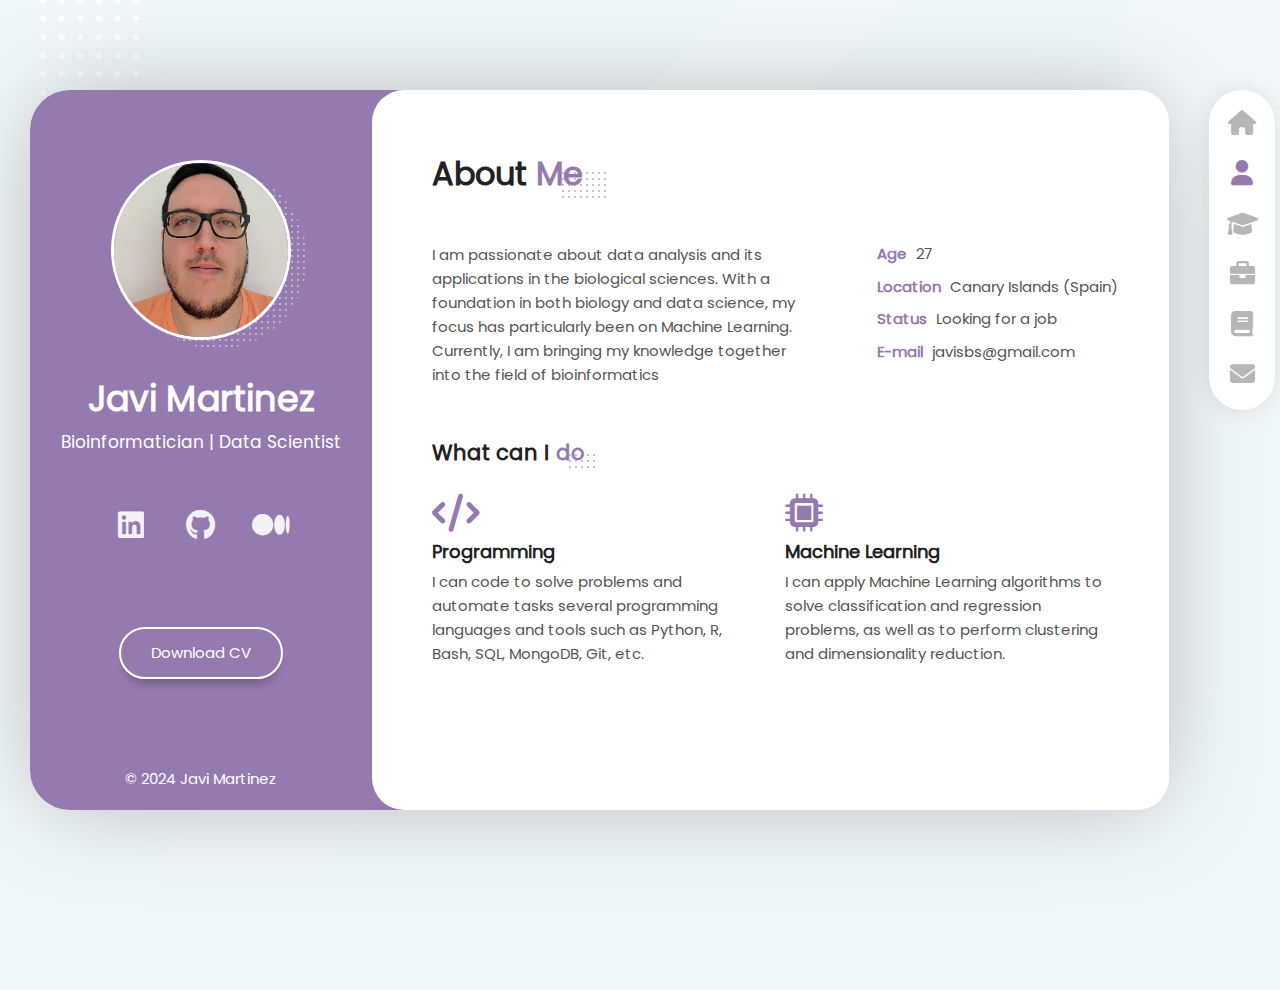
==== about.html @ 51f0cc50 "Primera subida de la pagina web" ====
<!DOCTYPE html>
<html lang="en">


<head>
    <meta charset="UTF-8">
    <meta name="viewport" content="width=device-width, initial-scale=1.0, maximum-scale=1">
    <title>Javi Martinez | About me</title>
    <!-- ESTILOS -->
    <link rel="stylesheet" href="assets/fonts/fontawesome-free-6.1.2-web/css/all.min.css">
    <link rel="stylesheet" href="assets/fonts/poppins/poppins.css">
    <link rel="icon" type="image/x-icon" href="assets/img/faviconmorado.ico">
    <link rel="stylesheet" href="assets/css/reset.css">
    <link rel="stylesheet" href="assets/css/scroll.css">
    <link rel="stylesheet" href="assets/css/styles.css">
    <link rel="stylesheet" href="assets/css/responsive.css">
    <script src="assets/js/menu.js" defer></script>
</head>


<body>

    <!-- Layout principal -->
    <div class="layout">

        <!-- Barra lateral -->
        <aside class="layout__aside">
            <section class="aside__user-info">
                
                <!-- Informacion general -->
                <div class="user-info__general">
                    <div class="user-info__container-image">
                        <img src="assets/img/perfil.jpg" alt="Foto de perfil" class="user-info__image">
                    </div>
                    <h2 class="user-info__name">Javi Martinez</h2>
                    <h4 class="user-info__job">Bioinformatician | Data Scientist</h4>
                </div>

                <!-- Navegacion -->
                <nav class="layout__menu">
                    <ul class="menu__list">
                        <li class="menu__option">
                            <a href="index.html" class="menu__link">
                                <i class="menu__icon fa-solid fa-house"></i>
                                <span class="menu__overlay">Home</span>
                            </a>
                        </li>
                        <li class="menu__option">
                            <a href="about.html" class="menu__link menu__link--active">
                                <i class="menu__icon fa-solid fa-user"></i>
                                <span class="menu__overlay">About me</span>
                            </a>
                        </li>
                        <li class="menu__option">
                            <a href="curriculum.html" class="menu__link">
                                <i class="menu__icon fa-solid fa-graduation-cap"></i>
                                <span class="menu__overlay">Curriculum</span>
                            </a>
                        </li>
                        <li class="menu__option">
                            <a href="portfolio.html" class="menu__link">
                                <i class="menu__icon fa-solid fa-briefcase"></i>
                                <span class="menu__overlay">Portfolio</span>
                            </a>
                        </li>
                        <li class="menu__option">
                            <a href="blog.html" class="menu__link">
                                <i class="menu__icon fa-solid fa-book"></i>
                                <span class="menu__overlay">Blog</span>
                            </a>
                        </li>
                        <li class="menu__option">
                            <a href="contact.html" class="menu__link">
                                <i class="menu__icon fa-solid fa-envelope"></i>
                                <span class="menu__overlay">Contact</span>
                            </a>
                        </li>
                    </ul>
                </nav>

                <!-- Redes sociales -->
                <div class="user-info__links">
                    <ul class="links__social">
                        <li class="social__option">
                            <a href="https://www.linkedin.com/in/javier-martinez-delgado/" class="social__link" target="_blank">
                                <i class="social__icon fa-brands fa-linkedin"></i>
                            </a>
                        </li>
                        <li class="social__option">
                            <a href="https://github.com/JaviMartinezBio" class="social__link" target="_blank">
                                <i class="social__icon fa-brands fa-github"></i>
                            </a>
                        </li>
                        <li class="social__option">
                            <a href="https://javimartinezbio.medium.com" class="social__link" target="_blank">
                                <i class="social__icon fa-brands fa-medium"></i>
                            </a>
                        </li>
                    </ul>
                </div>
                <!-- CV -->
                <div class="user-info__buttons">
                    <a href="assets/pdf/CVJavierMartinezDelgadoEN.pdf" class="user-info__btn" target="_blank" rel="noopener noreferrer">Download CV</a>
                </div>
                <!-- Footer -->
                <footer class="user-info__footer">
                    &copy; 2024 Javi Martinez
                </footer>
            </section>
        </aside>

        <!-- MENU RESPONSIVE -->
        <div class="layout__menu--toggle">
            <i class="menu-toggle__icon fa-solid fa-bars"></i>
            <i class="menu-toggle__icon fa-solid fa-xmark"></i>
        </div>
        <!-- CONTENIDO PRINCIPAL -->
        <main class="layout__content">
            <section class="content__page content__about">
                <header class="about__header">
                    <h1 class="about__title">About <span class="title__color">Me</span></h1>
                </header>
                <section class="about__personal-info">
                    <article class="personal-info__bio">
                        <p class="personal-info__description">
                            I am passionate about data analysis and its applications in the biological sciences. With a foundation in both biology and data science, my focus has particularly been on Machine Learning. Currently, I am bringing my knowledge together into the field of bioinformatics
                        </p>
                    </article>
                    <div class="personal-info__data">
                        <ul class="personal-info__list">
                            <li class="personal-info__option">
                                <span class="personal-info__title">Age</span>
                                <span class="personal-info__value">27</span>
                            </li>
                            <li class="personal-info__option">
                                <span class="personal-info__title">Location</span>
                                <span class="personal-info__value">Canary Islands (Spain)</span>
                            </li>
                            <li class="personal-info__option">
                                <span class="personal-info__title">Status</span>
                                <span class="personal-info__value">Looking for a job</span> <!-- Cambiar por "Trabajando en XXX" -->
                            </li>
                            <li class="personal-info__option">
                                <span class="personal-info__title">E-mail</span>
                                <span class="personal-info__value">javisbs@gmail.com</span>
                            </li>
                        </ul>
                    </div>
                </section>
                <section class="about__services">
                    <header class="services__header">
                        <h2 class="services__title">What can I <span class="title__color">do</span></h2>
                    </header>
                    <div class="services__container">
                        <article class="services__service">
                            <div class="service__icon">
                                <i class="service__real-icon fa-solid fa-code"></i>
                            </div>
                            <div class="service__content">
                                <h3 class="service__title">Programming</h3>
                                <p class="service__description">
                                    I can code to solve problems and automate tasks several programming languages and tools such as Python, R, Bash, SQL, MongoDB, Git, etc.
                                </p>
                            </div>
                        </article>
                        <article class="services__service">
                            <div class="service__icon">
                                <i class="service__real-icon fa-solid fa-microchip"></i>
                            </div>
                            <div class="service__content">
                                <h3 class="service__title">Machine Learning</h3>
                                <p class="service__description">
                                    I can apply Machine Learning algorithms to solve classification and regression problems, as well as to perform clustering and dimensionality reduction.
                                </p>
                            </div>
                        </article>
                    </div>
                </section>
                <!-- <section class="about__reviews">
                    <header class="reviews__header">
                        <h2 class="reviews__title">Reseñas</h2>
                    </header>
                    <div class="reviews__container">
                        <article class="reviews__review">
                            <div class="review__img-container">
                                <img src="assets/img/testimonio1.jpg" alt="Reseña 1" class="review__image">
                            </div>
                            <div class="review__description">
                                <p class="review__text"> Lorem ipsum dolor sit amet consectetur adipisicing elit. Quisquam, voluptatum. Lorem ipsum dolor sit amet consectetur adipisicing elit. Quisquam, voluptatum.</p>
                            </div>
                            <div class="review__author">
                                <div class="review__author-info">
                                    <h4 class="review__name">Ana Lopez</h4>
                                    <h5 class="review__company">Developers SA</h5>
                                </div>
                                <div class="review__author-icon">
                                    <i class="fa-solid fa-quote-right review__icon"></i>
                                </div>
                            </div>
                        </article>
                        <article class="reviews__review">
                            <div class="review__img-container">
                                <img src="assets/img/testimonio2.jpg" alt="Reseña 2" class="review__image">
                            </div>
                            <div class="review__description">
                                <p class="review__text"> Lorem ipsum dolor sit amet consectetur adipisicing elit. Quisquam, voluptatum. Lorem ipsum dolor sit amet consectetur adipisicing elit. Quisquam, voluptatum.</p>
                            </div>
                            <div class="review__author">
                                <div class="review__author-info">
                                    <h4 class="review__name">Rubén Martinez</h4>
                                    <h5 class="review__company">Full Stack SL</h5>
                                </div>
                                <div class="review__author-icon">
                                    <i class="fa-solid fa-quote-right review__icon"></i>
                                </div>
                            </div>
                        </article>
                        <article class="reviews__review">
                            <div class="review__img-container">
                                <img src="assets/img/testimonio2.jpg" alt="Reseña 2" class="review__image">
                            </div>
                            <div class="review__description">
                                <p class="review__text"> Lorem ipsum dolor sit amet consectetur adipisicing elit. Quisquam, voluptatum. Lorem ipsum dolor sit amet consectetur adipisicing elit. Quisquam, voluptatum.</p>
                            </div>
                            <div class="review__author">
                                <div class="review__author-info">
                                    <h4 class="review__name">Rubén Martinez</h4>
                                    <h5 class="review__company">Full Stack SL</h5>
                                </div>
                                <div class="review__author-icon">
                                    <i class="fa-solid fa-quote-right review__icon"></i>
                                </div>
                            </div>
                        </article>
                    </div>
                </section>
                <section class="about__clients">
                    <header class="clients__header">
                        <h2 class="clients__title">Clientes</h2>
                    </header>
                    <div class="clients__container">
                        <article class="clients__item">
                            <a href="#" class="clients__link">
                                <img src="assets/img/cliente-1.png" alt="Cliente 1" class="clients__image">
                            </a>
                        </article>
                        <article class="clients__item">
                            <a href="#" class="clients__link">
                                <img src="assets/img/cliente-2.png" alt="Cliente 2" class="clients__image">
                            </a>
                        </article>
                        <article class="clients__item">
                            <a href="#" class="clients__link">
                                <img src="assets/img/cliente-3.png" alt="Cliente 3" class="clients__image">
                            </a>
                        </article>
                        <article class="clients__item">
                            <a href="#" class="clients__link">
                                <img src="assets/img/cliente-4.png" alt="Cliente 4" class="clients__image">
                            </a>
                        </article>
                        <article class="clients__item">
                            <a href="#" class="clients__link">
                                <img src="assets/img/cliente-5.png" alt="Cliente 5" class="clients__image">
                            </a>
                        </article>
                    </div>
                </section>
                <section class="about__prices">
                    <header class="prices__header">
                        <h2 class="prices__title">Precios</h2>
                    </header>
                    <div class="prices__container">
                        <article class="prices__box">
                            <div class="prices__subtitle">
                                <span class="prices__text">Normal</span>
                            </div>
                            <div class="prices__price">
                                <span class="prices__number">20€</span>
                                <small class="prices__advice">Al mes</small>
                            </div>
                            <div class="prices__buy">
                                <a href="#" class="prices__btn">
                                    Prueba Gratis
                                </a>
                            </div>
                            <div class="prices__reward">
                                Un curso de desarrollo web
                            </div>
                            <div class="prices__reward">
                                Soporte a preguntas y dudas
                            </div>
                            <div class="prices__reward">
                                Certificado de finalización
                            </div>
                        </article>
                        <article class="prices__box">
                            <div class="prices__subtitle">
                                <span class="prices__text">Premium</span>
                            </div>
                            <div class="prices__price">
                                <span class="prices__number">50€</span>
                                <small class="prices__advice">Al mes</small>
                            </div>
                            <div class="prices__buy">
                                <a href="#" class="prices__btn">
                                    Prueba Gratis
                                </a>
                            </div>
                            <div class="prices__reward">
                                Cinco cursos de desarrollo web
                            </div>
                            <div class="prices__reward">
                                Soporte a preguntas y dudas
                            </div>
                            <div class="prices__reward">
                                Certificado de finalización
                            </div>
                        </article>
                    </div>
                </section>
                <section class="about__extra">
                    <header class="extra__header">
                        <h2 class="extra__title">Información <span class="title__color">Extra</span></h2>
                    </header>
                    <div class="extra__container">
                        <article class="extra__info">
                            <i class="fa-solid fa-heart extra__icon"></i>
                            <h4 class="extra__subtitle">Alumnos contentos</h4>
                            <span class="extra__quantity">375000</span>
                        </article>
                        <article class="extra__info">
                            <i class="fa-solid fa-clock extra__icon"></i>
                            <h4 class="extra__subtitle">Horas de contenido</h4>
                            <span class="extra__quantity">800</span>
                        </article>
                        <article class="extra__info">
                            <i class="fa-solid fa-star extra__icon"></i>
                            <h4 class="extra__subtitle">Puntuación</h4>
                            <span class="extra__quantity">10</span>
                        </article>
                    </div>
                </section> -->
            </section>
        </main>
    </div>
    
</body>
</html>
---- assets/fonts/poppins/poppins.css ----
@font-face {
    font-family: "Poppins";
    src: url("./Poppins-Regular.ttf") format("truetype");
    font-weight: 400;
    font-style: normal;
}
---- assets/css/scroll.css ----
:root{
    --color-scrollbar: #d3d3d3;
    --color-background-scrollbar: #eeeeee;
}
/* MOZ y FIREFOX */
.content__page{
    scrollbar-width: thin;
    scrollbar-color: var(--color-scrollbar) transparent;
}
/* WEBKIT CHROME CHROMIUM */
.content__page::-webkit-scrollbar{
    width: 25px;
    background: transparent;
}

.content__page::-webkit-scrollbar-thumb{
    border: 10px solid transparent;
    box-shadow: none;
    border-radius: 40px;
}

.content__page:hover::-webkit-scrollbar-thumb{
    box-shadow: inset 0 0 0 10px var(--color-scrollbar);
}

.content__page:hover::-webkit-scrollbar-thumb:hover{
    box-shadow: inset 0 0 0 10px var(--color-secondary);
    border: 8.75px solid transparent;
}

.content__page::-webkit-scrollbar-track{
    background: transparent;
    border-radius: 40px;
    margin: 40px 0;
}

/* SCROLL CHROME BARRA LATERAL */
.layout__aside::-webkit-scrollbar{
    width: 25px;
    background: var(--color-secondary);
}

.layout__aside::-webkit-scrollbar-thumb{
    border: 10px solid transparent;
    box-shadow: none;
    border-radius: 40px;
}

.layout__aside:hover::-webkit-scrollbar-thumb{
    box-shadow: inset 0 0 0 10px var(--color-principal);
}

.layout__aside:hover::-webkit-scrollbar-thumb:hover{
    box-shadow: inset 0 0 0 10px var(--color-principal);
    border: 8.75px solid transparent;
}

.layout__aside::-webkit-scrollbar-track{
    background: transparent;
    border-radius: 40px;
    margin: 40px 0;
}

/* SCROLL MOZ BARRA LATERAL */
.layout__aside{
    scrollbar-width: thin;
    scrollbar-color: var(--color-scrollbar) var(--color-secondary);
}
---- assets/css/styles.css ----
/* Interesante lo de las variables, el margin 10vh auto para centrar, el rem, el hacer la foto redonda con overflow hidden y ponerle un borde */
/* Overflow auto para el scroll */
/* La funcion calc para calcular 50%-3rem */
/* VARIABLES */

:root{
    --color-principal: #ffffff;
    --color-secondary: #957AB0; 
    --color-background: #F2F7F9;
    --color-transparent: transparent;
    --color-icons: #B5B6B7;
    --color-titles: #222222;
    --color-subtitles: #888888;
    --color-text: #555555;
    --color-border-reviews:#E5E6E7;
    --color-company: #A5A6A7;
    --color-certificates: #F5F5F5;
    --color-background-contact: #FCFCFC;
}
/* 4B908B turquesa oscuro */
/* 957AB0 */
/* :root{
    --color-principal: #ffffff;
    --color-secondary: #04B4E0; 
    --color-background: #F2F7F9;
    --color-transparent: transparent;
    --color-icons: #B5B6B7;
    --color-titles: #222222;
    --color-subtitles: #888888;
    --color-text: #555555;
    --color-border-reviews:#E5E6E7;
    --color-company: #A5A6A7;
    --color-certificates: #F5F5F5;
    --color-background-contact: #FCFCFC;
} */


/* ESTILOS GENERALES */
html{
    font-size: 10px;
}

body{
    width: 100%;
    height: 100%;
    font-family: "Poppins",Helvetica, sans-serif;
    font-size: 1.5rem;
    background-color: var(--color-background);
    color: var(--color-text);
    overflow: hidden;
}

h1,h2,h3,h4,h5,h6{
    color: var(--color-titles);
}

/* IMAGEN DE FONDO */
body{
    background-image: url("../img/fondo.png");
    background-repeat: no-repeat;
    background-size: cover;
    background-position: -20px -120px;
}

/* ESTRUCTURA PRINCIPAL */
.layout{
    position: relative;
    min-width: 1290px;
    width: 75%;
    height: 80vh;
    min-height: 80vh;
    margin: 10vh auto;
    display: grid;
    grid-template-areas: "aside content";
    grid-template-columns: 30% 70%;
    /* Sombra */
    border-radius: 4rem;
    box-shadow: 0 0 100px -5px rgba(0, 0, 0, 0.25);
    /* overflow: hidden; */
}

/* BARRA LATERAL AZUL */
.layout__aside{
    grid-area: aside;
    border-radius: 4rem 0 0 4rem;
    overflow: auto;
    overflow-x: hidden;
}

.aside__user-info{
    display: flex;
    flex-direction: column;
    align-items: center;
    text-align: center;

    min-height: 100%;
    min-width: 30rem;

    background-color: var(--color-secondary);
    color: var(--color-principal);
}

.user-info__container-image{
    position: relative;
    display: inline-block;
    width: 18rem;
    margin-top: 7rem;
    z-index: 1;
    /* overflow: hidden; */
    /* Se comenta para poder poner la sombra detras de la foto, y se pone el backgroundcolor, border y borderradius a la imagen */
}

.user-info__image{
    width: 100%;
    background-color: var(--color-principal);
    border: 0.3rem solid var(--color-principal);
    border-radius: 20rem;
    
}

.user-info__container-image::after{
    content: '';
    position: absolute;
    z-index: -1;
    top: 5%;
    left: 9%;
    width: 100%;
    height: 100%;
    background-image: -webkit-repeating-radial-gradient(center center, #fff, #fff 1px, transparent 0px, transparent 100%);
    background-size: 0.6rem 0.6rem;
    border-radius: 20rem;
    opacity: 0.4;
}

.user-info__name{
    color: var(--color-principal);
    font-size: 3.5rem;
    margin-top: 2.6rem;
}

.user-info__job{
    color: var(--color-principal);
    font-size: 1.7rem;
    font-weight: 200;
    margin-top: 0.5rem;
}

.user-info__links{
    margin-top: 2.5rem;
    margin-bottom: 3.6rem;
}

.links__social{
    margin-top: 2rem;
    text-align: center;
    display: flex;
    flex-direction: row;
}

.social__option{
    height: 5rem;
    width: 5rem;
    font-size: 3rem;
    line-height: 5rem;
    opacity: 0.9;
    border-radius: 3rem;
    transition: all 0.3s ease-in-out;
    margin: 0 1rem;
}

.social__option:hover{
    opacity: 1;
    background-color: rgba(255, 255, 255, 0.20);
}

.user-info__buttons{
    margin-top: 4rem;
    text-align: center;
    margin-bottom: 4rem;
}

.user-info__btn{
    padding: 3rem;
    padding-top: 1.3rem;
    padding-bottom: 1.3rem;
    border: 2px solid var(--color-principal);
    border-radius: 3.2rem;
    color: var(--color-principal);
    box-shadow: 0 10px 10px -5px rgba(0, 0, 0, 0.22);
    transition: all 0.3s ease-in-out;
}

.user-info__btn:hover{
    background-color: var(--color-principal);
    color: var(--color-secondary);
}

.user-info__footer{
    position: absolute;
    bottom: 2rem;
    font-size: 1.5rem;
}

/* CONTENIDO */
.layout__content{
    grid-area: content;
    background-color: var(--color-secondary);
    border-radius: 0 10rem 10rem 0;
    height: 100%;
    min-height: 100%;
}

.content__page{
    /* height: 100%; */
    background-color: var(--color-principal);
    min-height: 100%;
    border-radius: 3.2rem;
    display: flex;
    flex-direction: column;
    justify-content: center;
    align-items: center;
}

.page__name{
    font-size: 6rem;
    margin-bottom: 1rem;
}

.page__job{
    font-size: 2.1rem;
    font-weight: lighter;
    color: var(--color-subtitles);

}





/* MENU LATERAL */
.layout__menu{
    display: block;
    position: absolute;
    top: 0;
    right: -150px;
    background-color: var(--color-transparent);
    min-width: 11rem;
}

.menu__list{
    display: flex;
    flex-direction: column;
    justify-content: space-between;
    align-items: center;
    position: relative;
    background-color: var(--color-principal);
    width: 60%;
    min-height: 32rem;
    box-shadow: 0 0 3rem -0.5rem rgba(0, 0, 0, 0.15);
    border-radius: 5rem;
    padding: 2rem 0;
}

.menu__option{
    display: block;
    width: 100%;
    text-align: center;
}


.menu__icon{
    color: var(--color-icons);
    font-size: 2.5rem;
    transition: all 0.2s ease-in-out;
}

.menu__option:hover .menu__icon,
.menu__link--active .menu__icon{
    color: var(--color-secondary);
}

.menu__overlay{
    position: absolute;
    margin-top: -2.8rem;
    opacity: 0;
    display: block;
    color: var(--color-principal);
    background-color: var(--color-secondary);
    white-space: nowrap;
    padding: 0.5rem 1rem;
    /* transition: all 0.1s ease-in-out; */
}

.menu__link:hover .menu__overlay{
    opacity: 1;
    right: 100%;
}

/* SOBRE MI */
/* ESTILOS GENERALES PARA OTRAS PAGINAS */
.content__about,
.content__resume{
    height: 100%;
    min-height: 100%;
    overflow: auto;
    padding: 6rem;
    padding-right: 3rem;
    display: block;
}

.about__header,
.resume__header{
    margin-bottom: 4.5rem;
    display: inline-block;
}

.about__title,
.resume__title{
    font-size: 3.2rem;
    position: relative;
}

.about__title::after,
.resume__title::after{
    content: "";
    position: absolute;
    width: 50px;
    height: 30px;	
    background-image: -webkit-repeating-radial-gradient(center center, var(--color-secondary), var(--color-secondary) .75px, transparent 0px, transparent 100%);
    background-size: 0.6rem 0.6rem;
    top: 20px;
    right: -28px;
    opacity: 0.5;
}

.title__color{
    color: var(--color-secondary);
}

/* INFORMACION PERSONAL DE SOBRE MI */
.about__personal-info{
    width: 100%;
    display: flex;
    flex-direction: row;
    margin-bottom: 5rem;
}

.personal-info__bio{
    flex-basis: 55%;
}

.personal-info__description{
    font-size: 1.5rem;
    line-height: 2.4rem;
}

.personal-info__data{
    flex-basis: 40%;
    padding: 0 1.5rem;
    margin-left: 5rem;
}

.personal-info__option{
    margin-bottom: 1rem;
}

.personal-info__title{
    color: var(--color-secondary);
    margin-right: 0.5rem;
    font-weight: 700;
}
/* ESTILOS COMPARTIDOS SERVICIOS Y REVIEWS */
.about__services,
.about__reviews{
    width: 100%;
    margin-bottom: 3rem;
}
.services__header,
.reviews__header{
    display: inline-block;
    padding-right: 1.2rem;
    position: relative;
    margin-bottom: 2.5rem;
}

/* SERVICIOS */
.services__title,
.reviews__title{
    font-size: 2.1rem;
}
.services__title::after,
.reviews__title::after{
    content: "";
    position: absolute;
    width: 30px;
    height: 20px;	
    background-image: -webkit-repeating-radial-gradient(center center, var(--color-secondary), var(--color-secondary) .75px, transparent 0px, transparent 100%);
    background-size: 0.6rem 0.6rem;
    top: 15px;
    right: 0px;
    opacity: 0.5;
}

.services__container{
    display: flex;
    flex-direction: row;
    width: 100%;
    flex-wrap: wrap;
}

.services__service{
    flex-basis: calc(50% - 3rem);
    margin-right: 3rem;
    margin-bottom: 1.5rem;
}

.service__real-icon{
    color: var(--color-secondary);
    font-size: 3.8rem;
}

.service__title{
    font-size: 1.8rem;
    margin: 0.5rem 0;
}

.service__description{
    font-size: 1.5rem;
    line-height: 2.4rem;
    /* text-align: justify; */
}

/* REVIEWS */
.reviews__container{
    width: 100%;
    display: flex;
    flex-direction: row;
    flex-wrap: wrap;
}

.reviews__review{
    flex-basis: calc(50% - 2.5rem);
    border: 2px solid var(--color-border-reviews);
    border-radius: 2rem;
    padding-top: 0;
    padding-right: 2.5rem;
    padding-left: 2.5rem;
    padding-bottom: 1.5rem;
    margin-right: 2.5rem;
    margin-top: 4.5rem;
    margin-bottom: 1rem;
}

.review__image-container{
    width: 100%;
}

.review__image{
    max-width: 9rem;
    max-height: 9rem;
    border-radius: 9rem;
    margin: 0 auto;
    margin-top: -4.5rem;
    margin-bottom: 2rem;
    box-shadow: 0 10px 10px -7px rgba(0, 0, 0, 0.22);
}

.review__description{
    margin-bottom: 1rem;
}

.review__text{
    font-size: 1.5rem;
    line-height: 2.4rem;
    /* text-align: justify; */
}

.review__author{
    margin-top: 2rem;
    display: flex;
    flex-direction: row;
    justify-content: space-between;
}

.review__name{
    margin-bottom: 0.5rem;
    font-size: 1.5rem;
}

.review__company{
    color: var(--color-company);
    font-weight: 300;
    font-size: 1.3rem;
}

.review__icon{
    font-size: 4rem;
    opacity: 0.5;
    color: var(--color-secondary);
}

/* CLIENTES */
.about__clients{
    width: 100%;
    margin-bottom: 2rem;
}

.clients__header{
    display: inline-block;
    padding-right: 1.2rem;
    position: relative;
    margin-bottom: 3rem;
}

.clients__title{
    font-size: 2.1rem;
}

.clients__title::after{
    content: "";
    position: absolute;
    width: 30px;
    height: 20px;	
    background-image: -webkit-repeating-radial-gradient(center center, var(--color-secondary), var(--color-secondary) .75px, transparent 0px, transparent 100%);
    background-size: 0.6rem 0.6rem;
    top: 15px;
    right: 0px;
    opacity: 0.5;
}

.clients__container{
    width: 100%;
    display: flex;
    flex-direction: row;
    /* flex-wrap: wrap; */
    justify-content: space-between;
}

.clients__link{
    display: block;
    width: 100%;
    opacity: 0.7;
    transition: all 0.3s ease-in-out;
}
.clients__link:hover{
    display: block;
    width: 100%;
    opacity: 1;
}

.clients__image{
    width: 145px;
    padding: 1.5rem;
    margin-bottom: 1.5rem;
}

/* PRECIO */
.about__prices{
    width: 100%;
    margin-bottom: 5rem;
}

.prices__header{
    display: inline-block;
    padding-right: 1.2rem;
    position: relative;
    margin-bottom: 3rem;
}

.prices__title{
    font-size: 2.1rem;
}

.prices__title::after{
    content: "";
    position: absolute;
    width: 30px;
    height: 20px;	
    background-image: -webkit-repeating-radial-gradient(center center, var(--color-secondary), var(--color-secondary) .75px, transparent 0px, transparent 100%);
    background-size: 0.6rem 0.6rem;
    top: 15px;
    right: 0px;
    opacity: 0.5;
}

.prices__container{
    margin-bottom: 5rem;
    display: flex;
    flex-direction: row;
    /* flex-wrap: wrap; */
    /* justify-content: space-between; */
}

.prices__box{
    flex-basis: 50%;
    border: 2px solid var(--color-border-reviews);
    padding: 3rem;
    margin-right: 3rem;
    border-radius: 1.5rem;
    text-align: center;
    transition: all 0.3s ease-in-out;
}

.prices__box:last-of-type{
    margin-right: 0;
}

.prices__box:hover{
    box-shadow: 0 18px 24px -10px rgba(0, 0, 0, 0.15);
    transform: translateY(-1rem);
}

.prices__subtitle{
    margin-bottom: 3rem;
}

.prices__text{
    position: relative;
    display: inline-block;
}

.prices__box:hover .prices__text::after{
    content: "";
    height: 0.2rem;
    background-color: var(--color-secondary);
    position: absolute;
    left: 0;
    bottom: -0.3rem;
    right: 0;
}

.prices__price{
    padding-bottom: 1rem;
}

.prices__number{
    font-size: 4.2rem;
    line-height: 1;
    color: var(--color-titles);
    display: block;
}

.prices__advice{
    color: var(--color-subtitles);
    display: block;
}

.prices__buy{
    padding-top: 2.5rem;
    padding-bottom: 3rem;
}

.prices__btn{
    display: inline-block;
    border: 2px solid var(--color-border-reviews);
    box-shadow: 0 10px 10px -8px var(--color-border-reviews);
    border-radius: 3rem;
    padding: 1.2rem 3.1rem;
    transition: all 0.3s ease-in-out;
}

.prices__btn:hover{
    background-color: var(--color-secondary);
    color: var(--color-principal);
    border: 2px solid var(--color-secondary);
}

.prices__reward{
    font-size: 1.4rem;
    padding: 0.6rem 0;
}

/* EXTRA */
.about__extra{
    width: 100%;
    margin-bottom: 5rem;
}

.extra__header{
    display: inline-block;
    padding-right: 1.2rem;
    position: relative;
    margin-bottom: 3rem;
}

.extra__title{
    font-size: 2.1rem;
}

.extra__title::after{
    content: "";
    position: absolute;
    width: 30px;
    height: 20px;	
    background-image: -webkit-repeating-radial-gradient(center center, var(--color-secondary), var(--color-secondary) .75px, transparent 0px, transparent 100%);
    background-size: 0.6rem 0.6rem;
    top: 15px;
    right: 0px;
    opacity: 0.5;
}

.extra__container{
    width: 100%;
    display: flex;
    flex-direction: row;
    flex-wrap: wrap;
    justify-content: space-between;
    margin-bottom: 1.5rem;
}

.extra__info{
    flex-basis: 30%;
    border: 2px solid var(--color-border-reviews);
    text-align: center;
    border-radius: 1rem;
    padding: 2.5rem 1rem;
    transition: all 0.3s ease-in-out;
}

.extra__info:hover{
    box-shadow: 0 18px 24px -10px rgba(0, 0, 0, 0.15);
    transform: translateY(-0.5rem);
}

.extra__icon{
    font-size: 3.3rem;
    color: var(--color-secondary);
    margin-bottom: 1rem;
}

.extra__subtitle{
    font-size: 1.5rem;
    margin: 1.5rem;
}

.extra__quantity{
    display: block;
    font-size: 3.6rem;
    line-height: 5rem;
    margin: 1.5rem 1rem;
    margin-bottom: 0;
    color: var(--color-subtitles);
}

/* CURRICULUM */

.resume__subheader{
    display: inline-block;
    padding-right: 1.2rem;
    position: relative;
    margin-bottom: 3rem;
}

.resume__subtitle{
    font-size: 2.1rem;
}

.resume__subtitle::after{
    content: "";
    position: absolute;
    width: 30px;
    height: 20px;	
    background-image: -webkit-repeating-radial-gradient(center center, var(--color-secondary), var(--color-secondary) .75px, transparent 0px, transparent 100%);
    background-size: 0.6rem 0.6rem;
    top: 15px;
    right: 0px;
    opacity: 0.5;
}

.resume__container{
    width: 100%;
    display: flex;
    flex-direction: row;
}

.resume__left{
    flex-basis: 58%;
    margin-right: 1.5rem;
}

.resume__timelines{
    margin-bottom: 5rem;
}

.timelines__timeline{
    position: relative;
    width: 100%;
    display: flex;
    flex-direction: row;
    margin-bottom: 1.5rem;
}

.timeline__header{
    flex-basis: 30%;
    text-align: right;
    padding-right: 2.5rem;
}

.timeline_year{
    margin: 0.3rem 0;
    line-height: 1.9rem;
    font-size: 1.4rem;
}

.timeline__company{
    display: block;
    font-size: 1.3rem;
    font-weight: 300;
    color: var(--color-company);
}

.timeline__description{
    width: 70%;
    padding-left: 2.5rem;
    padding-right: 1.5rem;
}

.timeline__title{
    font-size: 1.6rem;
    margin-bottom: 0.3rem;
}

.timeline__text{
    font-size: 1.3rem;
    margin-bottom: 1rem;
}

.timeline__divider{
    position: absolute;
    top: 0;
    left: 30%;
    bottom: -18px;
    width: 1px;
    background-color: var(--color-background-scrollbar);
}

.timeline__divider::before{
    content: "";
    position: absolute;
    width: 17px;
    height: 17px;
    background-color: var(--color-secondary);
    border-radius: 10rem;
    margin-top: 0.4rem;
    margin-left: -0.8rem;
    opacity: 0.25;
}

.timeline__divider::after{
    content: "";
    position: absolute;
    width: 9px;
    height: 9px;
    background-color: var(--color-principal);
    border-radius: 10rem;
    margin-top: 0.8rem;
    margin-left: -0.4rem;
    opacity: 1;
    border: 2px solid var(--color-secondary);
}

/* DERECHA */
.resume__right{
    flex-basis: 41%;
    padding: 0 1.8rem;
}

.resume__skills{
    width: 100%;
    margin-bottom: 3rem;
}

.skills__title{
    display: flex;
    justify-content: space-between;
}

.skills__text{
    font-size: 1.3rem;
    line-height: 1.4rem;
    margin-bottom: 0.4rem;
}

.skills__number{
    font-size: 1.1rem;
    line-height: 1.4rem;
    margin-bottom: 0.4rem;
    color: var(--color-subtitles);
}

.skills__progressbar{
    height: 1rem;
    border: 1px solid var(--color-secondary);
    border-radius: 1rem;
    background-color: var(--color-principal);
    margin-bottom: 2rem;
}

.skills_percentage{
    background-color: var(--color-secondary);
    border: 2px solid var(--color-principal);
    height: 0.8rem;
    border-radius: 1rem;
    width: 40%;
}

.knowledges__list{
    display: flex;
    flex-direction: row;
    flex-wrap: wrap;
}

.knowledges__option{
    background-color: var(--color-secondary);
    border-radius: 0.3rem;
    color: var(--color-principal);
    font-size: 1.3rem;
    padding: 0.5rem 1rem;
    margin: 0.3rem;
}

.certificates__container{
    display: flex;
    flex-direction: row;
    flex-wrap: wrap;
    gap: 3rem;
}

.certificates__certificate{
    flex-basis: calc(50% - 1.5rem);
    border: 2px solid var(--color-border-reviews);
    border-radius: 0.8rem;
    display: flex;
    flex-direction: row;
}

.certificate__logo{
    flex-basis: 30%;/* Altura fija, ajusta este valor según tus necesidades */
    background-color: var(--color-certificates);
    padding: 2.5rem;
    display: flex;
    justify-content: center;
    align-items: center;
}


.certificate__image{
    width: 10rem;
}

.certificate__content{
    flex-basis: 70%;
    padding: 2rem 2.5rem;
    display: flex;
    flex-direction: column;
    justify-content: center;
}

.certificate__title{
    font-size: 1.6rem;
    margin-bottom: 0.5rem;
    height: 100%;
}

.certificate__id{
    display: block;
    font-size: 1.3rem;
    color: var(--color-subtitles);
    margin-bottom: 0.3rem;
}

.certiticate__date{
    font-size: 1.2rem;
    color: var(--color-subtitles);
    opacity: 0.9;
}

/* PORTFOLIO */
.content__portfolio{
    height: 100%;
    min-height: 100%;
    overflow: auto;
    padding: 6rem;
    padding-right: 3rem;
    display: block;
}

.portfolio__header{
    display: inline-block;
    margin-bottom: 4.5rem;
}

.portfolio__title{
    font-size: 3.2rem;
    position: relative;
}

.portfolio__title::after{
    content: "";
    position: absolute;
    width: 50px;
    height: 30px;	
    background-image: -webkit-repeating-radial-gradient(center center, var(--color-secondary), var(--color-secondary) .75px, transparent 0px, transparent 100%);
    background-size: 0.6rem 0.6rem;
    top: 20px;
    right: -28px;
    opacity: 0.5;
}


/* PORTFOLIO */
.portfolio__navbar{
    margin-bottom: 3rem;
}

.portfolio__menu{
    display: flex;
    flex-direction: row;
    flex-wrap: wrap;
    gap: 1.5rem;
}

.portfolio__option{
    font-size: 1.3rem;
    opacity: 0.7;
}

.portfolio__option--active{
    opacity: 1;
}

.portfolio__link{
    cursor: pointer;
}

.portfolio__link:hover{
    opacity: 1;
    color: var(--color-secondary);
    text-shadow: 0 0 1px rgba(0, 0, 0, 0.25);
}

.portfolio__gallery{
    display: flex;
    flex-direction: row;
    flex-wrap: wrap;
    gap: 1.5rem;
}

.gallery__item{
    flex-basis: calc(33.333% - 1.5rem);
    padding: 0.7rem;
    position: relative;
    /* border: 2px solid var(--color-border-reviews); */
    /* border-radius: 1rem; */
}

.gallery__container-image{
    overflow: hidden;
    border-radius: 1rem 1rem 0 0;
}
.gallery__image{
    transition: all 0.3s ease-in-out;
}

.gallery__image:hover{
    transform: scale(1.1);
}

.gallery__title{
    font-size: 1.6rem;
    padding: 1.5rem 0;
    font-weight: bold;
    border: 1px solid var(--color-border-reviews);
    border-top: 0;
    padding-left: 1.3rem;
}

.gallery__icon{
    position: absolute;
    top: 1.5rem;
    right: 1.5rem;
    background-color: var(--color-principal);
    color: var(--color-secondary);
    width: 3rem;
    height: 3rem;
    font-size: 1.6rem;
    text-align: center;
    line-height: 3rem;
    transition: all 0.45s ease-in-out;
    opacity: 0;
}

.gallery__category{
    position: absolute;
    top: 1.5rem;
    left: 1.5rem;
    background-color: var(--color-principal);
    color: var(--color-text);
    transition: all 0.45s ease-in-out;
    padding: 0.2rem 0.7rem;
    font-size: 1.1rem;
    opacity: 0;
}

.gallery__item:hover .gallery__icon,
.gallery__item:hover .gallery__category{
    opacity: 1;
}

.gallery__item:hover .gallery__title{
    color: var(--color-secondary);
}

.hidden{
    display: none;
}

/* BLOG */
.content__blog{
    height: 100%;
    min-height: 100%;
    overflow: auto;
    padding: 6rem;
    padding-right: 3rem;
    display: block;
}

.blog__header{
    display: inline-block;
    margin-bottom: 4.5rem;
}

.blog__title{
    font-size: 3.2rem;
    position: relative;
}

.blog__title::after{
    content: "";
    position: absolute;
    width: 50px;
    height: 30px;	
    background-image: -webkit-repeating-radial-gradient(center center, var(--color-secondary), var(--color-secondary) .75px, transparent 0px, transparent 100%);
    background-size: 0.6rem 0.6rem;
    top: 20px;
    right: -28px;
    opacity: 0.5;
}

/* BLOG */

.blog__navbar{
    margin-bottom: 3rem;
}

.blog__menu{
    display: flex;
    flex-direction: row;
    flex-wrap: wrap;
    gap: 1.5rem;
}

.blog__option{
    font-size: 1.3rem;
    opacity: 0.7;
}

.blog__option--active{
    opacity: 1;
}

.blog__link{
    cursor: pointer;
}

.blog__link:hover{
    opacity: 1;
    color: var(--color-secondary);
    text-shadow: 0 0 1px rgba(0, 0, 0, 0.25);
}

.blog__articles{
    display: flex;
    flex-direction: row;
    flex-wrap: wrap;
    margin-bottom: 2.5rem;
}

.articles__article{
    flex-basis: calc(50% - 1.5rem);
    padding: 0 1.5rem;
    position: relative;
    /* border: 2px solid var(--color-border-reviews); */
    border-radius: 1rem;
    /* overflow: hidden; */
    margin-bottom: 2.5rem;
}

.article__top{
    position: relative;
    overflow: hidden;
}

.article__category{
    position: absolute;
    top: 1rem;
    left: 1rem;
    font-size: 1.1rem;
    background-color: var(--color-principal);
    color: var(--color-text);
    padding: 0.1rem 0.7rem;
    line-height: 2rem;
    z-index: 3;
}

.article__mask{
    width: 100%;
    height: 18.5rem;
    overflow: hidden;
    border-radius: 1rem 1rem 0 0;
}

.article__image{
    display: block;
    z-index: 1;
    transition: all 0.45s ease-in-out;
}

.article__top:hover .article__image{
    transform: scale(1.1);
}

.article__logo{
    transition: all 0.45s ease-in-out;
    opacity: 0;
}

.article__icon{
    font-size: 4.4rem;
    position: absolute;
    top: calc(50% - 2.2rem);
    left: calc(50% - 2.2rem);
    color: var(--color-principal);
    width: 4.4rem;
    text-align: center;
}

.article__top:hover .article__logo{
    opacity: 1;
}

.article__bottom{
    padding: 2.1rem;
    padding-top: 1.5rem;
    border: 0.1rem solid var(--color-border-reviews);
    border-top: 0;
}

.article__date{
    display: block;
    font-size: 1.1rem;
    /* line-height: 1.2rem; */
    font-weight: 300;
    color: var(--color-subtitles);
}

.article__title{
    font-size: 1.8rem;
    margin-top: 0.5rem;
}

/* CONTACT */
.content__contact{
    height: 100%;
    min-height: 100%;
    overflow: auto;
    padding: 6rem;
    padding-right: 3rem;
    display: block;
}

.contact__header{
    display: inline-block;
    margin-bottom: 4.5rem;
}

.contact__title{
    font-size: 3.2rem;
    position: relative;
}

.contact__title::after{
    content: "";
    position: absolute;
    width: 50px;
    height: 30px;	
    background-image: -webkit-repeating-radial-gradient(center center, var(--color-secondary), var(--color-secondary) .75px, transparent 0px, transparent 100%);
    background-size: 0.6rem 0.6rem;
    top: 20px;
    right: -28px;
    opacity: 0.5;
}

.contact__container{
    display: flex;
    flex-direction: row;
}

.contact__info{
    flex-basis: 33%;
    padding: 0 1.5rem;
}

.contact__data{
    width: 100%;
    margin-bottom: 1.5rem;
    padding: 2rem 1rem;
    text-align: center;
    background-color: var(--color-background-contact);
    border: 1px solid var(--color-border-reviews);
}

.contact__icon{
    font-size: 3.3rem;
    color: var(--color-secondary);
}

.contact__subtitle{
    font-size: 1.5rem;
    margin-top: 1rem;
}

.contact__form-header{
    display: inline-block;
    padding-right: 1.2rem;
    position: relative;
    margin-bottom: 3rem;
}

.form-header__title{
    font-size: 2.1rem;
}

.form-header__title::after{
    content: "";
    position: absolute;
    width: 30px;
    height: 20px;	
    background-image: -webkit-repeating-radial-gradient(center center, var(--color-secondary), var(--color-secondary) .75px, transparent 0px, transparent 100%);
    background-size: 0.6rem 0.6rem;
    top: 15px;
    right: 0px;
    opacity: 0.5;
}

.contact__form-box{
    flex-basis: 66%;
    padding: 0 1.5rem;
}

.form__container{
    display: flex;
    flex-direction: row;
}

.form__left{
    flex-basis: 47%;
    margin-right: 1.5rem;
}

.form__group{
    position: relative;
    margin-bottom: 2.5rem;
}

.form__input{
    position: relative;
    width: 100%;
    height: 4.2rem;
    display: block;
    border: 2px solid var(--color-border-reviews);
    border-radius: 0.5rem;
    font-size: 1.5rem;
    padding: 1rem 1.2rem;
    outline: none;
    box-shadow: 0 1rem 1rem -0.8rem rgba(0, 0, 0, 0.10);
    background-color: transparent;
    line-height: 2.1rem;
}

.form__input:focus{
    border-color: var(--color-secondary);
}

.form__label{
    position: absolute;
    top: 1rem;
    left: 1.5rem;
    color: var(--color-company);
    transition: all 0.3s ease-in-out;
    pointer-events: none;
}

.form__input:focus~label,
.form__input:not(:placeholder-shown)~label{
    top: -2rem;
    left: 0rem;
    font-size: 1.3rem;
    color: var(--color-secondary);
}

.form__input::-webkit-input-placeholder{
    color: transparent;
}

.form__input::-moz-placeholder{
    color: transparent;
}

.form__right{
    flex-basis: 50%;
    max-width: 50%;
    max-height: 100%;
}

.form__group--textarea{
    height: 100%;
}

.form__input--textarea{
    display: block;
    resize: none;
    height: 100%;
}

.form__button{
    cursor: pointer;
    padding: 1rem 3rem;
    font-size: 1.5rem;
    border: 0.2rem solid var(--color-secondary);
    color: var(--color-titles);
    background-color: var(--color-principal);
    border-radius: 3rem;
    box-shadow: 0 1rem 1rem -0.8rem rgba(0, 0, 0, 0.22);
    transition: all 0.3s ease-in-out;
}

.form__button:hover{
    background-color: var(--color-secondary);
    color: var(--color-principal);
}

.contact__map{
    width: 100%;
    min-height: 15rem;
    margin-bottom: 3.5rem;
    overflow: hidden;
}

.contact__iframe{
    width: 100%;
    height: 14rem;
}
---- assets/css/responsive.css ----
.layout__menu--toggle{
    display: none;
}

@media (max-width: 1490px) {
    body{
        padding: 0;
    }
    .layout{
        min-width: auto;
        width: 85%;
    }
}

@media (max-width: 1320px) {
    .layout{
        width: 89%;
        margin-left: 3rem;
    }
}

@media (max-width: 1160px) {
    .layout{
        width: 85%;
        margin-left: 4rem;
    }
    .certificates__certificate{
        flex-basis: 100%;
    }
}

@media (max-width: 1160px) {
    body{
        background-image: none;
        position: static;
    }

    .layout{
        width: 100%;
        height: 100%;
        min-height: 100%;
        margin: 0;
        border-radius: 0;
        grid-template-areas: 'content';
        grid-template-columns: 100%;
    }

    .layout__menu--toggle{
        z-index: 9999;
        display: block;
        position: absolute;
        width: 4.8rem;
        height: 4.8rem;
        line-height: 4.8rem;
        text-align: center;
        background-color: var(--color-secondary);
        right: 1rem;
        top: 1rem;
        font-size: 2.5rem;
        border-radius: 3rem;
        color: var(--color-principal);
        cursor: pointer;
        transition: all .5s ease-in-out;
    }

    .menu-toggle__icon{
        color: var(--color-principal);
        display: block;
        position: absolute;
        top: 25%;
        left: 28%;
        transition: all .3s ease-in-out;
    }

    .fa-xmark{
        opacity: 0;
    }

    .fa-bars{
        opacity: 1;
    }

    .layout__aside{
        display: block;
        position: absolute;
        max-width: 330px;
        top: 0;
        right: 0;
        bottom: 0;
        border-radius: 0;
        text-align: center;
        overflow: auto;
        transition: all .3s ease-in-out;
        z-index: 999;
        margin-right: -100%;
        opacity: 0;
    }

    .layout__aside--visible{
        margin-right: 0;
        opacity: 1;
        width: 100%;
    }

    .layout__aside--hidden{
        margin-right: -100%;
        opacity: 0;
    }

    .layout__content{
        border-radius: 0;
        background-color: transparent;
        height: 100%;
        width: 100%;
    }

    .content__page{
        border-radius: 0;
        height: 100vh;
    }

    .layout__menu{
        position: static;
        margin: 3rem 0;
    }

    .user-info__container-image{
        width: 13rem;
        margin-top: 3rem;
        display: inline-block;
    }

    .user-info__name{
        font-size: 3rem;
        margin-top: 0.5rem;
        margin-bottom: 1rem;
    }

    .menu__list{
        position: static;
        width: 100%;
        background-color: var(--color-secondary);
        box-shadow: none;
        margin-left: 0;
        padding: 0;
        min-height: auto;
    }

    .menu__icon{
        display: none;
    }

    .menu__overlay{
        position: static;
        opacity: 0.7;
        margin-top: 0;
        padding: 0;
        box-shadow: none;
        font-size: 1.6rem;
    }

    .menu__link--active .menu__overlay{
        opacity: 1;
    }

    .menu__link{
        text-decoration: none;
        display: block;
        padding: 1.2rem;
    }

    .links__social{
        margin-top: 0;
    }

    .user-info__footer{
        position: static;
        padding-bottom: 2rem;
    }
}

@media (max-width: 800px) {
    .reviews__review{
        flex-basis: 100%;
        margin-top: 6rem;
    }
    
    .reviews__container{
        flex-direction: column;
    }

    .clients__container{
        flex-wrap: wrap;
        justify-content: space-around;
    }

    .prices__container{
        flex-direction: column;
    }

    .prices__box{
        flex-basis: 100%;
        margin: 0;
    }
    .prices__box:last-child{
        margin-top: 2rem;
    }

    .gallery__item{
        flex-basis: 100%;
    }

    .articles__article{
        flex-basis: 100%;
    }
}

@media (max-width: 585px) {
    .extra__container{
        flex-direction: column;
        gap: 2rem;
    }

    .about__personal-info{
        flex-direction: column;

    }

    .personal-info__data{
        flex-basis: 100%;
        padding: 0;
        margin-top: 2rem;
    }

    .services__container{
        flex-direction: column;
        flex-wrap: wrap;
    }

    .services__service{
        flex-basis: 100%;
        margin-right: 0;
        margin-bottom: 3rem;
    }

    .resume__container{
        flex-direction: column;
    }

    .resume__right{
        flex-basis: 100%;
        padding: 0;
        margin-bottom: 3rem;
    }

    .contact__container{
        flex-direction: column;
    }
}

@media (max-width: 480px) {
    .page__name{
        font-size: 4.8rem;
        line-height: 5.6rem;
        text-align: center;
    }

    .certificate__logo{
        width: 100%;
    }

    .gallery__item{
        flex-basis: 100%;
    }

    .form__container{
        display: flex;
        flex-direction: column;
    }

    .form__left{
        flex-basis: 100%;
        margin-right: 0;
    }

    .form__right{
        flex-basis: 100%;
        max-width: 100%;
        max-height: 100%;
    }
}
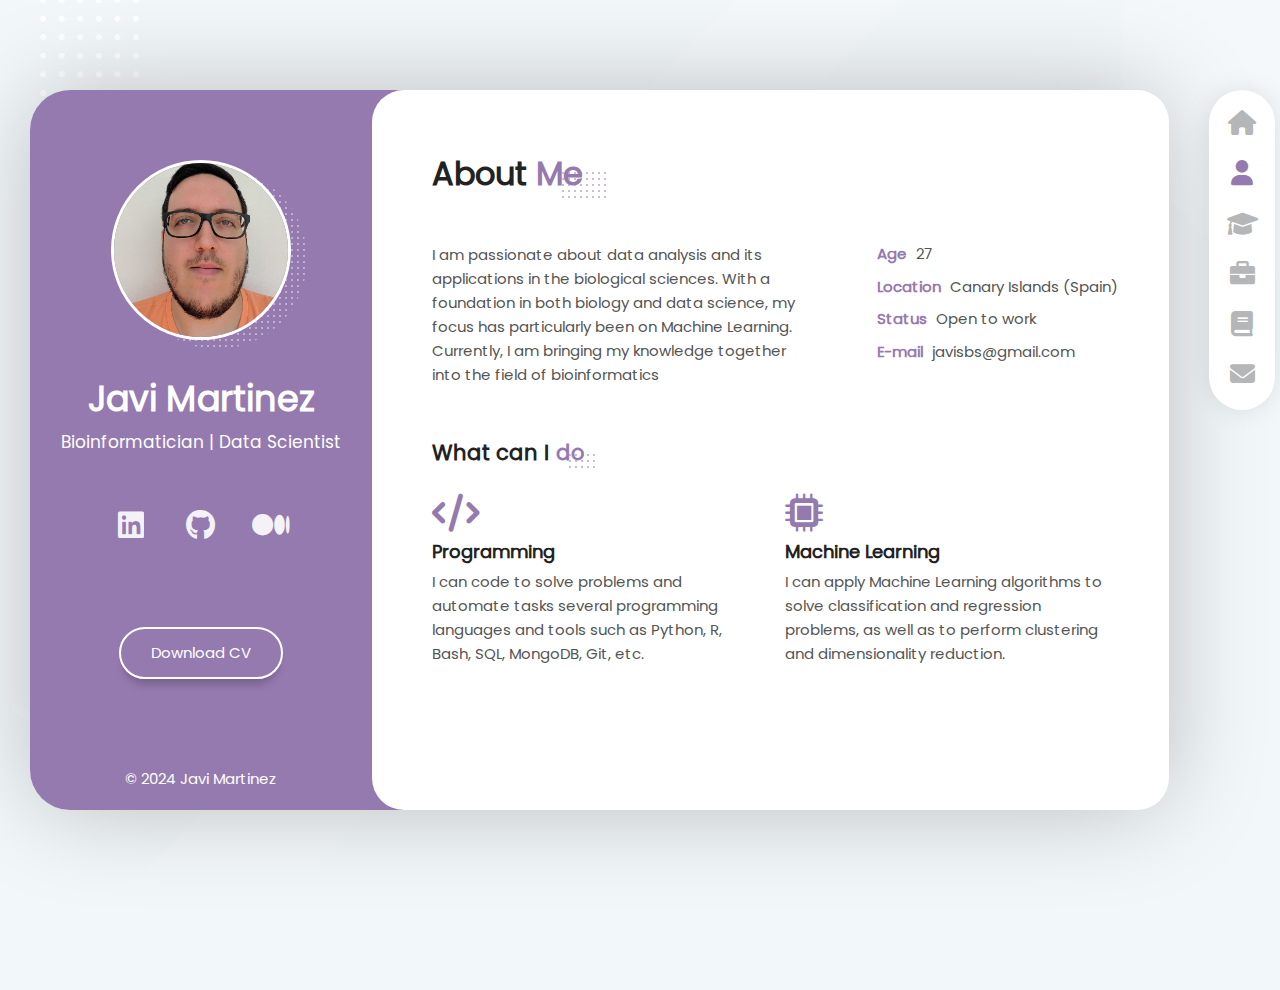
==== commit 45ba3bc4: "cambio open to work" ====
--- a/about.html
+++ b/about.html
@@ -138,7 +138,7 @@
                             </li>
                             <li class="personal-info__option">
                                 <span class="personal-info__title">Status</span>
-                                <span class="personal-info__value">Looking for a job</span> <!-- Cambiar por "Trabajando en XXX" -->
+                                <span class="personal-info__value">Open to work</span> <!-- Cambiar por "Trabajando en XXX" -->
                             </li>
                             <li class="personal-info__option">
                                 <span class="personal-info__title">E-mail</span>
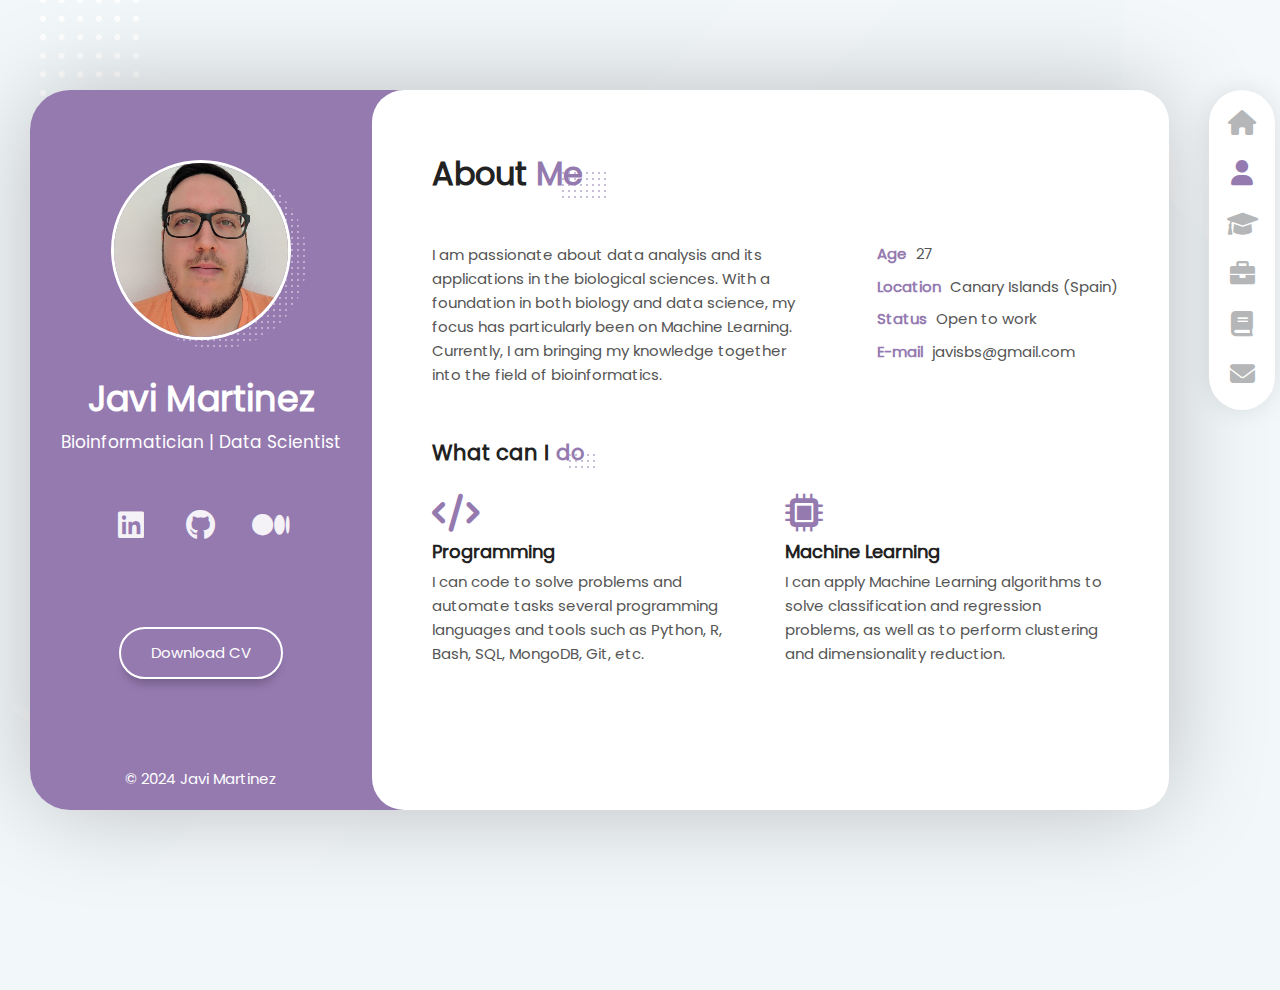
==== commit 46b2ef5b: "cambios" ====
--- a/about.html
+++ b/about.html
@@ -123,7 +123,7 @@
                 <section class="about__personal-info">
                     <article class="personal-info__bio">
                         <p class="personal-info__description">
-                            I am passionate about data analysis and its applications in the biological sciences. With a foundation in both biology and data science, my focus has particularly been on Machine Learning. Currently, I am bringing my knowledge together into the field of bioinformatics
+                            I am passionate about data analysis and its applications in the biological sciences. With a foundation in both biology and data science, my focus has particularly been on Machine Learning. Currently, I am bringing my knowledge together into the field of bioinformatics.
                         </p>
                     </article>
                     <div class="personal-info__data">
